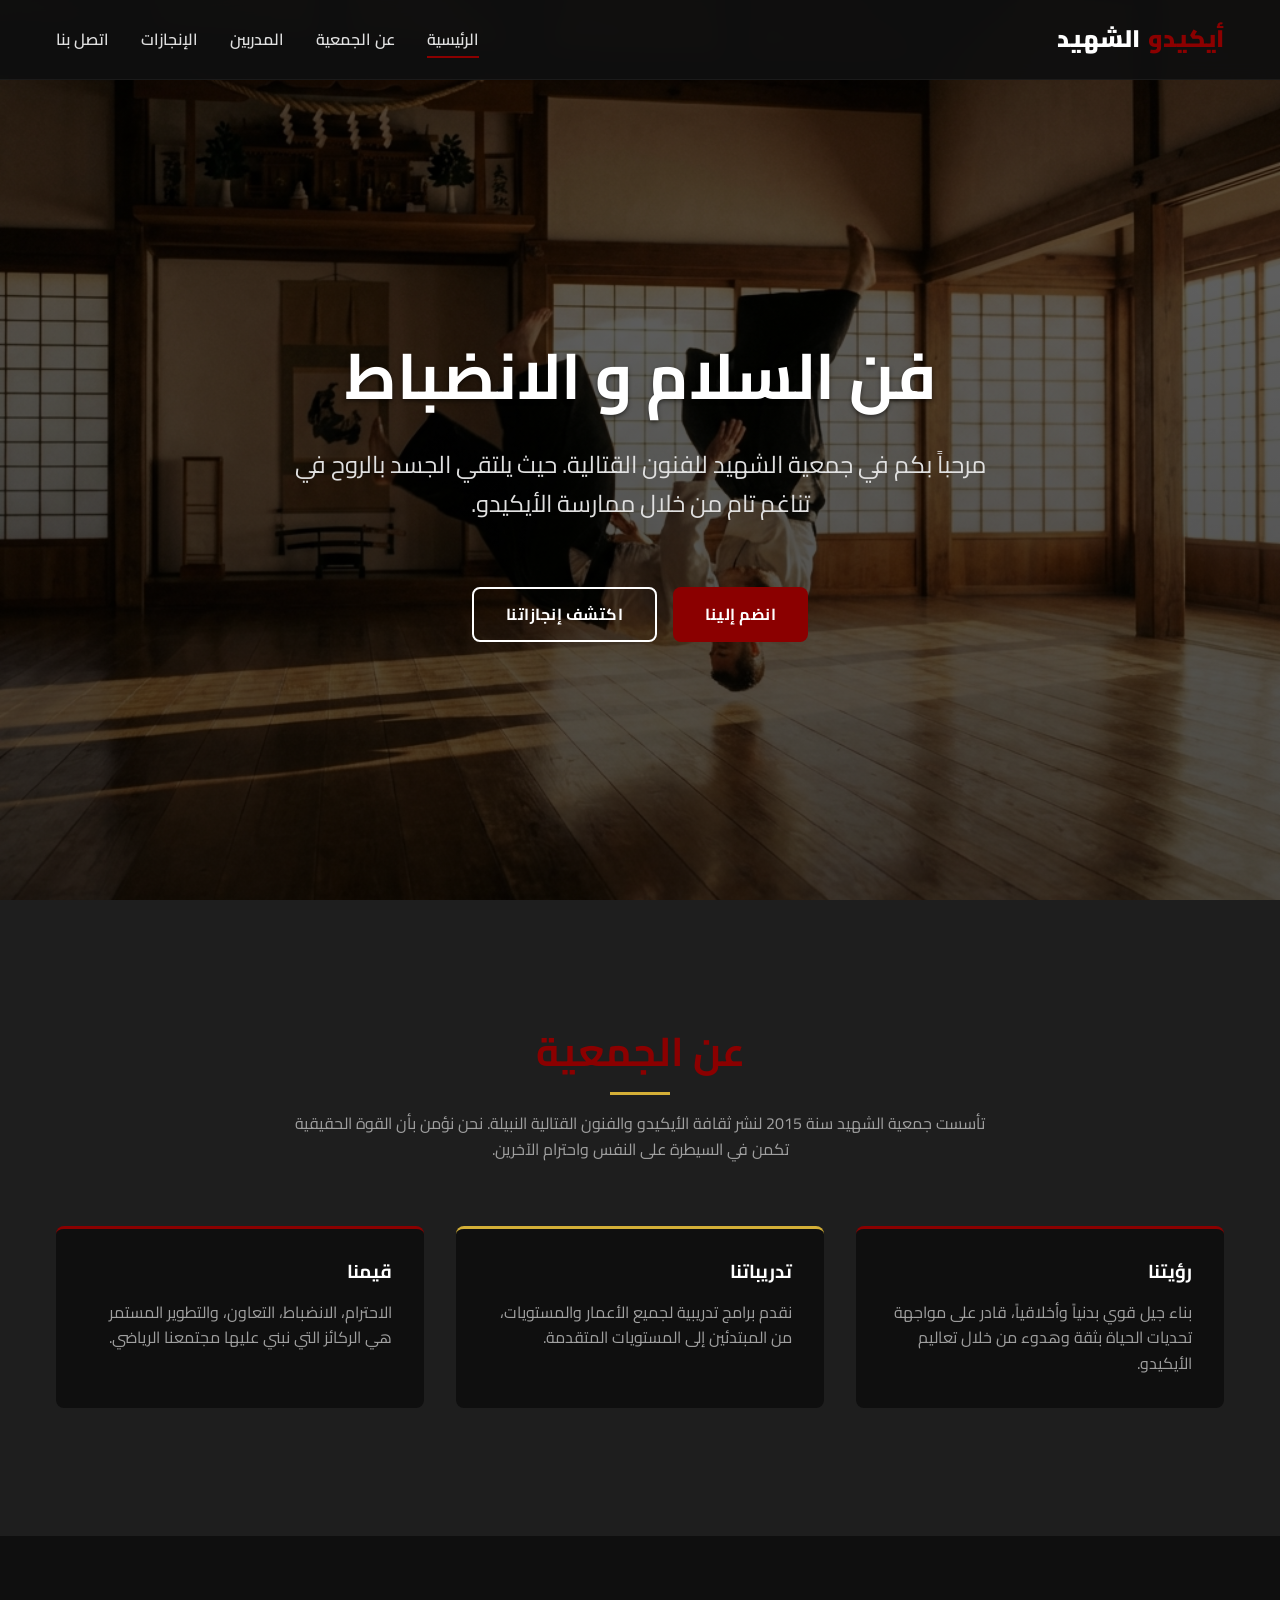
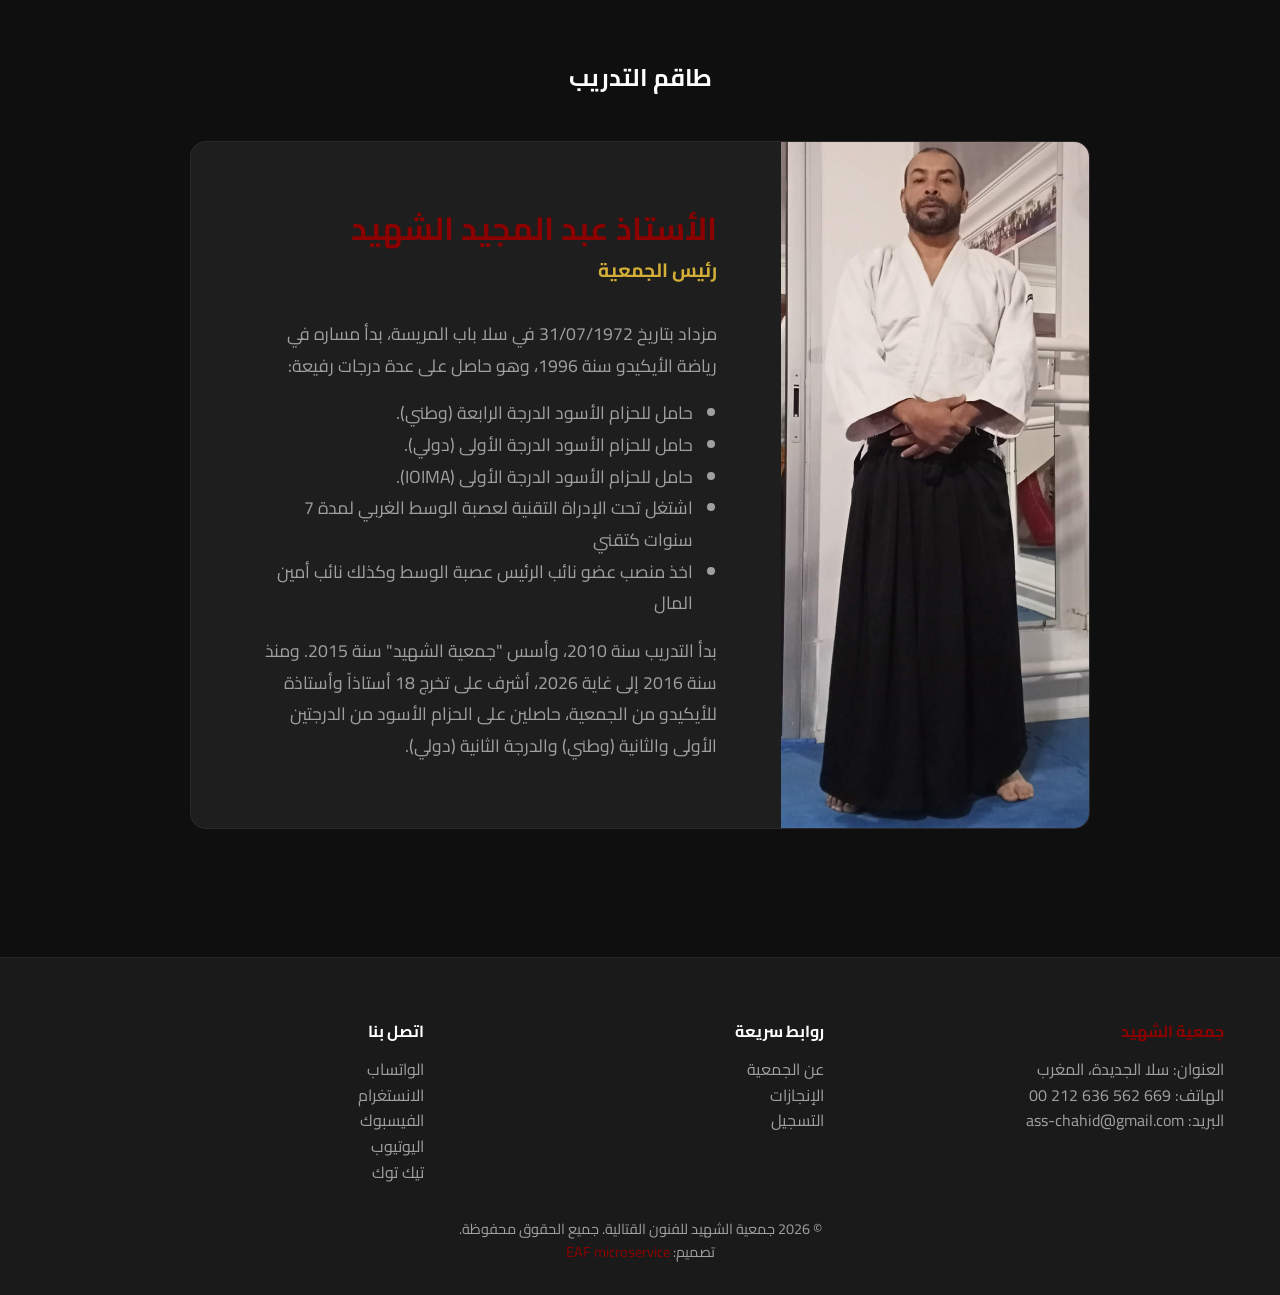
==== index.html @ 7667a88f "Fix whatsapp number" ====
<!DOCTYPE html>
<html lang="ar" dir="rtl">
<head>
    <meta charset="UTF-8">
    <meta name="viewport" content="width=device-width, initial-scale=1.0">
    <meta http-equiv="X-UA-Compatible" content="ie=edge">
    <meta name="keywords" content="أيكيدو الشهيد, جمعية الشهيد للأيكيدو, تعلم الأيكيدو, الأيكيدو في المغرب">
    <meta name="author" content="Fouad El Azbi">
    <meta name="description" content="الموقع الرسمي لجمعية الشهيد للفنون القتالية - أيكيدو. تعلم الدفاع عن النفس والانضباط الروحي.">
    <meta name="robots" content="index, follow">
    <meta name="icon" content="static/images/icon.png">

    <title>جمعية الشهيد للأيكيدو سلا | Association Chahid AIKIDO Sale</title>
    <link rel="icon" href="static/images/icon.png" type="icon/png">
    <link rel="stylesheet" href="static/css/style.css">
</head>
<body>
    
    <!-- Navbar -->
    <nav class="navbar">
        <div class="container">
            <a href="index.html" class="logo">
                <span>أيكيدو</span> الشهيد
            </a>
            <ul class="nav-links">
                <li><a href="index.html" class="nav-link">الرئيسية</a></li>
                <li><a href="#about" class="nav-link">عن الجمعية</a></li>
                <li><a href="#instructors" class="nav-link">المدربين</a></li>
                <li><a href="pages/achievements.html" class="nav-link">الإنجازات</a></li>
                <li><a href="#contact" class="nav-link">اتصل بنا</a></li>
            </ul>
        </div>
    </nav>

    <!-- Hero Section -->
    <header class="hero">
        <div class="hero-content">
            <h1>فن السلام و الانضباط</h1>
            <p>مرحباً بكم في جمعية الشهيد للفنون القتالية. حيث يلتقي الجسد بالروح في تناغم تام من خلال ممارسة الأيكيدو.</p>
            <div style="display: flex; gap: 1rem; justify-content: center; flex-wrap: wrap;">
                <a href="#contact" class="btn btn-primary">انضم إلينا</a>
                <a href="pages/achievements.html" class="btn btn-outline">اكتشف إنجازاتنا</a>
            </div>
        </div>
    </header>

    <!-- About Section -->
    <section id="about" class="section-padding" style="background-color: var(--color-surface);">
        <div class="container">
            <div style="text-align: center; margin-bottom: 4rem;">
                <h2 style="font-size: 2.5rem; color: var(--color-primary);">عن الجمعية</h2>
                <div style="width: 60px; height: 3px; background-color: var(--color-accent); margin: 1rem auto;"></div>
                <p style="max-width: 700px; margin: 0 auto; color: var(--color-text-muted);">
                    تأسست جمعية الشهيد سنة 2015 لنشر ثقافة الأيكيدو والفنون القتالية النبيلة. نحن نؤمن بأن القوة الحقيقية تكمن في السيطرة على النفس واحترام الآخرين.
                </p>
            </div>
            
            <div style="display: grid; grid-template-columns: repeat(auto-fit, minmax(300px, 1fr)); gap: 2rem;">
                <div class="card" style="padding: 2rem; background-color: var(--color-bg); border-radius: var(--radius-md); border-top: 3px solid var(--color-primary);">
                    <h3 style="margin-bottom: 1rem;">رؤيتنا</h3>
                    <p style="color: var(--color-text-muted);">بناء جيل قوي بدنياً وأخلاقياً، قادر على مواجهة تحديات الحياة بثقة وهدوء من خلال تعاليم الأيكيدو.</p>
                </div>
                <div class="card" style="padding: 2rem; background-color: var(--color-bg); border-radius: var(--radius-md); border-top: 3px solid var(--color-accent);">
                    <h3 style="margin-bottom: 1rem;">تدريباتنا</h3>
                    <p style="color: var(--color-text-muted);">نقدم برامج تدريبية لجميع الأعمار والمستويات، من المبتدئين إلى المستويات المتقدمة.</p>
                </div>
                <div class="card" style="padding: 2rem; background-color: var(--color-bg); border-radius: var(--radius-md); border-top: 3px solid var(--color-primary);">
                    <h3 style="margin-bottom: 1rem;">قيمنا</h3>
                    <p style="color: var(--color-text-muted);">الاحترام، الانضباط، التعاون، والتطوير المستمر هي الركائز التي نبني عليها مجتمعنا الرياضي.</p>
                </div>
            </div>
        </div>
    </section>

    <!-- Instructors Preview (Placeholder) -->
    <section id="instructors" class="section-padding">
        <div class="container">
            <h2 style="text-align: center; margin-bottom: 3rem;">طاقم التدريب</h2>
            <div class="instructor-card">
                <div class="instructor-image">
                    <img src="static/images/moniteur/moniteur1.jpeg" alt="الأستاذ عبد المجيد الشهيد" loading="lazy">
                </div>
                <div class="instructor-details">
                    <h3>الأستاذ عبد المجيد الشهيد</h3>
                    <p class="role">رئيس الجمعية</p>
                    <div class="bio">
                        <p>
                            مزداد بتاريخ 31/07/1972 في سلا باب المريسة، بدأ مساره في رياضة الأيكيدو سنة 1996، وهو حاصل على عدة درجات رفيعة: 
                        </p>
                        <ul style="margin: 1rem 0; padding-right: 1.5rem; list-style-type: disc;">
                            <li>حامل للحزام الأسود الدرجة الرابعة (وطني).</li>
                            <li>حامل للحزام الأسود الدرجة الأولى (دولي).</li>
                            <li>حامل للحزام الأسود الدرجة الأولى (IOIMA).</li>
                            <li>اشتغل تحت الإدراة التقنية لعصبة الوسط الغربي لمدة 7 سنوات كتقني</li>
                            <li>اخذ منصب  عضو نائب الرئيس عصبة الوسط وكذلك نائب أمين المال</li>
                        </ul>
                        <p>بدأ التدريب سنة 2010، وأسس "جمعية الشهيد" سنة 2015. ومنذ سنة 2016 إلى غاية 2026، أشرف على تخرج 18 أستاذاً وأستاذة للأيكيدو من الجمعية، حاصلين على الحزام الأسود من الدرجتين الأولى والثانية (وطني) والدرجة الثانية (دولي).</p>
                    </div>
                </div>
            </div>
        </div>
    </section>

    <!-- Footer -->
    <footer id="contact">
        <div class="container">
            <div class="footer-content" style="display: flex; flex-wrap: wrap; justify-content: space-between; text-align: right;">
                <div style="flex: 1; min-width: 250px; margin-bottom: 2rem;">
                    <h4 style="color: var(--color-primary);">جمعية الشهيد</h4>
                    <p style="color: var(--color-text-muted);">العنوان: سلا الجديدة، المغرب</p>
                    <p style="color: var(--color-text-muted);">الهاتف: 669 562 636 212 00</p>
                    <p style="color: var(--color-text-muted);">البريد: ass-chahid@gmail.com</p>
                </div>
                <div style="flex: 1; min-width: 250px;">
                    <h4>روابط سريعة</h4>
                    <ul style="color: var(--color-text-muted);">
                        <li><a href="#about">عن الجمعية</a></li>
                        <li><a href="pages/achievements.html">الإنجازات</a></li>
                        <li><a href="https://wa.me/212636563669?text=السلام%20عليكم%20أرغب%20بالتسجيل%20لأخذ%20حصص%20رياضية%20بجمعيتكم.%20هل%20يمكن%20بعض%20المعلومات؟." target="_blank">التسجيل</a></li>
                    
                    </ul>
                </div>
                <div style="flex: 1; min-width: 250px;">
                    <h4>اتصل بنا</h4>
                    <ul style="color: var(--color-text-muted);">
                        <li><a href="https://wa.me/212636563669">الواتساب</a></li>
                        <li><a href="https://www.instagram.com/ass_chahid/">الانستغرام</a></li>
                        <li><a href="https://www.facebook.com/share/17512sG6Qx/">الفيسبوك</a></li>
                        <li><a href="https://www.youtube.com/@asschahid">اليوتيوب</a></li>
                        <li><a href="https://www.tiktok.com/@asschahid">تيك توك</a></li>
                    </ul>
                </div>
            </div>
            <div class="copyright">
                &copy; <script>document.write(new Date().getFullYear());</script> جمعية الشهيد للفنون القتالية. جميع الحقوق محفوظة.
                <br>
                تصميم: <a href="https://eaf-microservice.netlify.app" target="_blank"><span style="color: var(--color-primary);">EAF microservice</span></a>
            </div>
        </div>
    </footer>

    <script src="static/js/script.js"></script>
</body>
</html>
---- static/css/style.css ----
/* Google Fonts - Cairo (Arabic Support) */
@import url("https://fonts.googleapis.com/css2?family=Cairo:wght@300;400;600;700;900&display=swap");

:root {
  /* Colors */
  --color-primary: #8b0000; /* Deep Red - Martial Arts */
  --color-primary-dark: #5e0000;
  --color-secondary: #1a1a1a;
  --color-accent: #d4af37; /* Gold/Bronze for highlights */
  --color-text: #e0e0e0;
  --color-text-muted: #a0a0a0;
  --color-bg: #0f0f0f;
  --color-surface: #1e1e1e;
  --color-white: #ffffff;

  /* Spacing */
  --spacer-xs: 0.5rem; /* 8px */
  --spacer-sm: 1rem; /* 16px */
  --spacer-md: 2rem; /* 32px */
  --spacer-lg: 4rem; /* 64px */
  --spacer-xl: 8rem; /* 128px */

  /* Typography */
  --font-heading: "Cairo", sans-serif;
  --font-body: "Cairo", sans-serif;

  /* Layout */
  --container-width: 1200px;
  --header-height: 80px;

  /* Effects */
  --shadow-sm: 0 4px 6px rgba(0, 0, 0, 0.3);
  --shadow-md: 0 8px 16px rgba(0, 0, 0, 0.4);
  --radius-md: 8px;
  --radius-lg: 16px;
  --transition: all 0.3s ease;
}

/* Reset & Base */
*,
*::before,
*::after {
  margin: 0;
  padding: 0;
  box-sizing: border-box;
}

html {
  scroll-behavior: smooth;
}

body {
  font-family: var(--font-body);
  background-color: var(--color-bg);
  color: var(--color-text);
  line-height: 1.6;
  overflow-x: hidden;
  direction: rtl; /* RTL Support for Arabic */
}

/* Typography */
h1,
h2,
h3,
h4,
h5,
h6 {
  font-weight: 700;
  line-height: 1.2;
  margin-bottom: var(--spacer-sm);
  color: var(--color-white);
}

a {
  text-decoration: none;
  color: inherit;
  transition: var(--transition);
}

ul {
  list-style: none;
}

img {
  max-width: 100%;
  display: block;
}

/* Utilities */
.container {
  max-width: var(--container-width);
  margin: 0 auto;
  padding: 0 var(--spacer-sm);
}

.btn {
  display: inline-flex;
  align-items: center;
  justify-content: center;
  padding: 0.8rem 2rem;
  border-radius: var(--radius-md);
  font-weight: 700;
  cursor: pointer;
  border: none;
  transition: var(--transition);
  text-transform: uppercase;
  letter-spacing: 0.5px;
}

.btn-primary {
  background-color: var(--color-primary);
  color: var(--color-white);
}

.btn-primary:hover {
  background-color: var(--color-primary-dark);
  transform: translateY(-2px);
  box-shadow: var(--shadow-md);
}

.btn-outline {
  background-color: transparent;
  border: 2px solid var(--color-white);
  color: var(--color-white);
}

.btn-outline:hover {
  background-color: var(--color-white);
  color: var(--color-bg);
}

.section-padding {
  padding: var(--spacer-xl) 0;
}

/* Components */

/* Navbar */
.navbar {
  position: fixed;
  top: 0;
  left: 0;
  width: 100%;
  height: var(--header-height);
  background-color: rgba(15, 15, 15, 0.95);
  backdrop-filter: blur(10px);
  z-index: 1000;
  border-bottom: 1px solid rgba(255, 255, 255, 0.05);
}

.navbar .container {
  display: flex;
  justify-content: space-between;
  align-items: center;
  height: 100%;
}

.logo {
  font-size: 1.5rem;
  font-weight: 900;
  color: var(--color-white);
  display: flex;
  align-items: center;
  gap: 0.5rem;
}

.logo span {
  color: var(--color-primary);
}

.nav-links {
  display: flex;
  gap: var(--spacer-md);
}

.nav-link {
  color: var(--color-text);
  font-weight: 600;
  position: relative;
}

.nav-link::after {
  content: "";
  position: absolute;
  bottom: -4px;
  right: 0; /* Updated for RTL */
  width: 0;
  height: 2px;
  background-color: var(--color-primary);
  transition: var(--transition);
}

.nav-link:hover {
  color: var(--color-white);
}

.nav-link:hover::after,
.nav-link.active::after {
  width: 100%;
}

/* Hero Section */
.hero {
  height: 100vh;
  position: relative;
  display: flex;
  align-items: center;
  justify-content: center;
  text-align: center;
  padding-top: var(--header-height);
  background-image:
    linear-gradient(rgba(0, 0, 0, 0.6), rgba(0, 0, 0, 0.7)),
    url("../images/hero_bg.png"); /* Placeholder path */
  background-size: cover;
  background-position: center;
  background-attachment: fixed;
}

.hero-content {
  max-width: 800px;
  padding: var(--spacer-md);
  z-index: 1;
}

.hero h1 {
  font-size: clamp(2.5rem, 5vw, 5rem);
  text-shadow: 0 2px 4px rgba(0, 0, 0, 0.5);
  margin-bottom: var(--spacer-md);
}

.hero p {
  font-size: clamp(1.1rem, 2vw, 1.5rem);
  margin-bottom: var(--spacer-lg);
  color: var(--color-text);
  max-width: 700px;
  margin-left: auto;
  margin-right: auto;
}

/* Animations */
@keyframes fadeIn {
  from {
    opacity: 0;
    transform: translateY(20px);
  }
  to {
    opacity: 1;
    transform: translateY(0);
  }
}

.fade-in {
  animation: fadeIn 0.8s ease forwards;
}

/* Footer */
footer {
  background-color: var(--color-secondary);
  padding: var(--spacer-lg) 0 var(--spacer-md);
  text-align: center;
  border-top: 1px solid rgba(255, 255, 255, 0.05);
}

.footer-content {
  display: grid;
  gap: var(--spacer-md);
  margin-bottom: var(--spacer-md);
}

.copyright {
  color: var(--color-text-muted);
  font-size: 0.9rem;
}

/* Mobile Responsive */
@media (max-width: 768px) {
  .nav-links {
    display: none; /* Add JS toggle later */
    position: absolute;
    top: var(--header-height);
    left: 0;
    width: 100%;
    background-color: var(--color-bg);
    flex-direction: column;
    padding: var(--spacer-md);
    text-align: center;
  }

  .nav-links.active {
    display: flex;
  }
}

/* Instructor Card */
.instructor-card {
    display: flex;
    flex-direction: column; /* Default stack on mobile */
    align-items: center;
    background-color: var(--color-surface);
    border-radius: var(--radius-lg);
    border: 1px solid rgba(255, 255, 255, 0.05);
    overflow: hidden;
    max-width: 900px;
    margin: 0 auto;
}

@media (min-width: 768px) {
    .instructor-card {
        flex-direction: row; /* Side by side on desktop */
        align-items: stretch;
    }
}

.instructor-image {
    flex: 1;
    min-width: 300px;
    background-color: var(--color-bg);
}

.instructor-image img {
    width: 100%;
    height: 100%;
    object-fit: cover;
    display: block;
}

.instructor-details {
    flex: 1.5;
    padding: var(--spacer-md) var(--spacer-lg);
    display: flex;
    flex-direction: column;
    justify-content: center;
    text-align: right;
}

.instructor-details h3 {
    font-size: 2rem;
    color: var(--color-primary);
    margin-bottom: var(--spacer-xs);
}

.instructor-details .role {
    font-size: 1.2rem;
    color: var(--color-accent);
    font-weight: 700;
    margin-bottom: var(--spacer-md);
}

.instructor-details .bio {
    color: var(--color-text-muted);
    font-size: 1.1rem;
    line-height: 1.8;
}
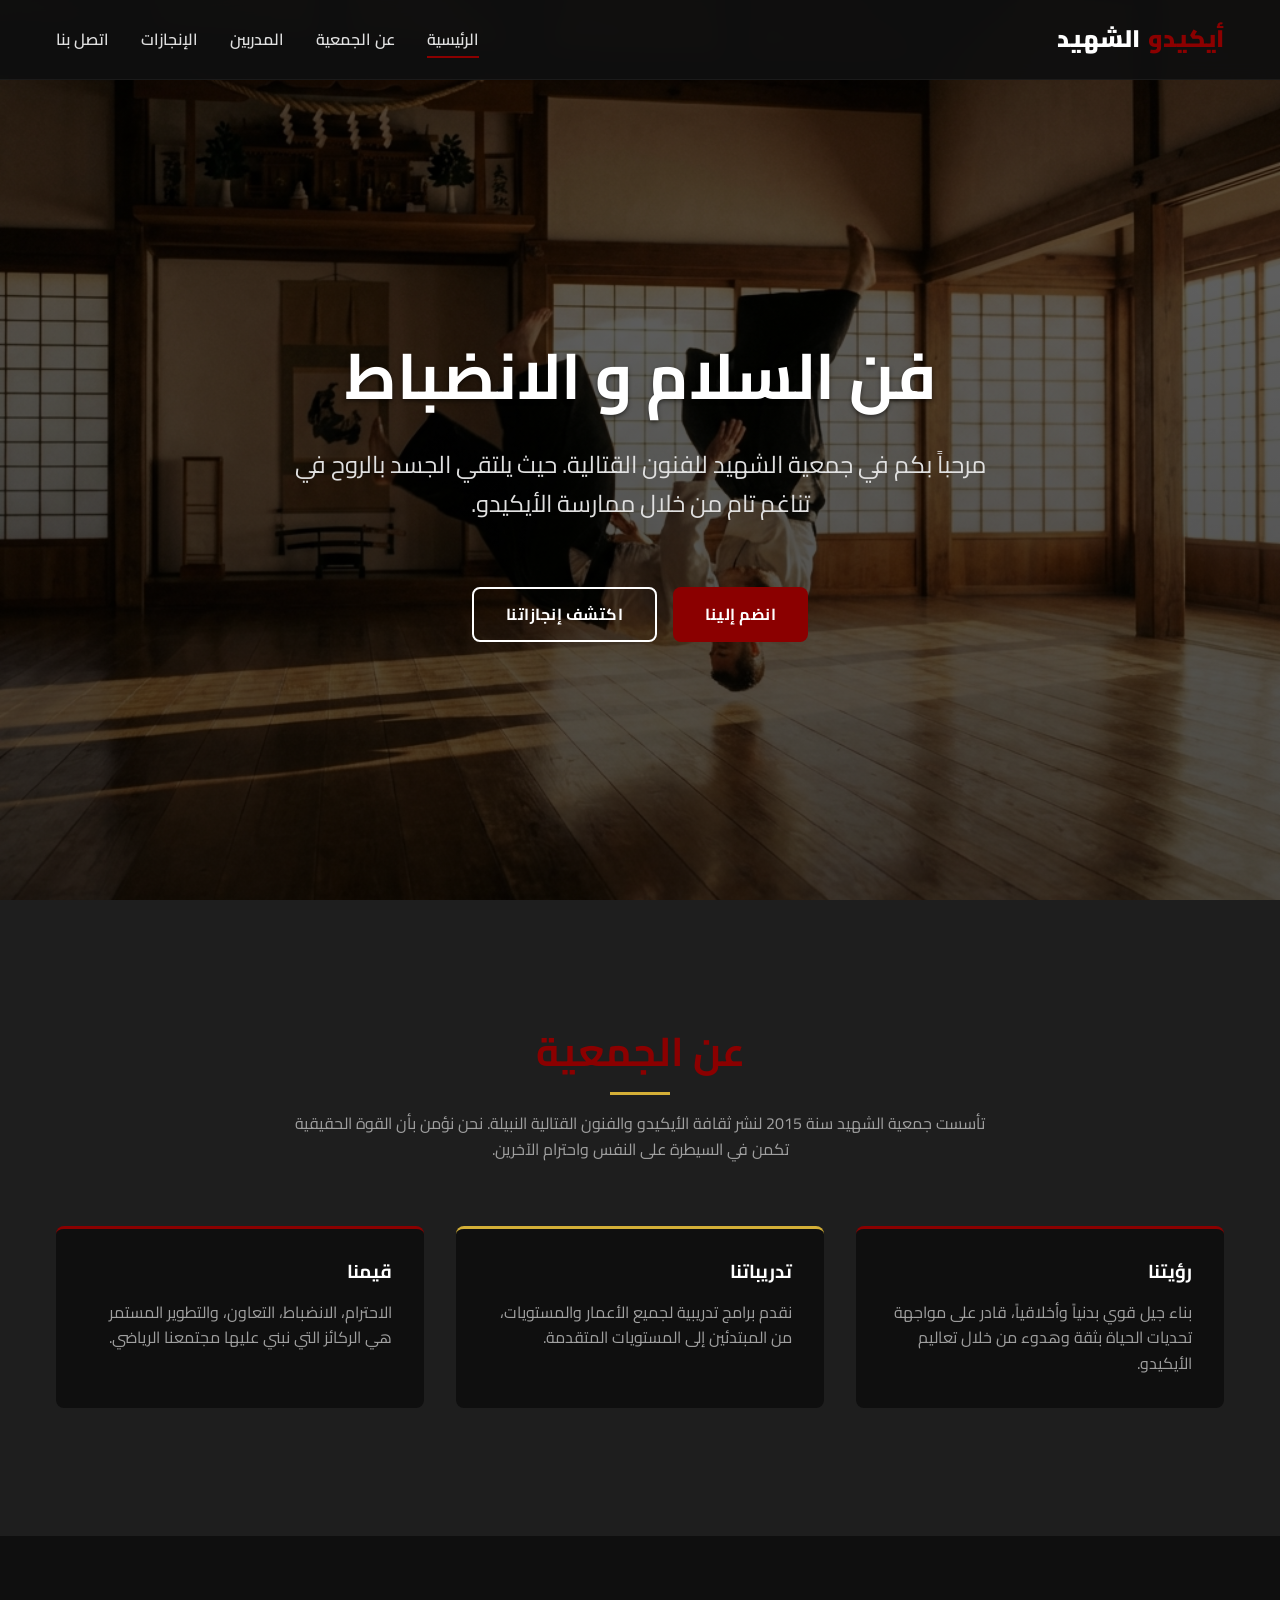
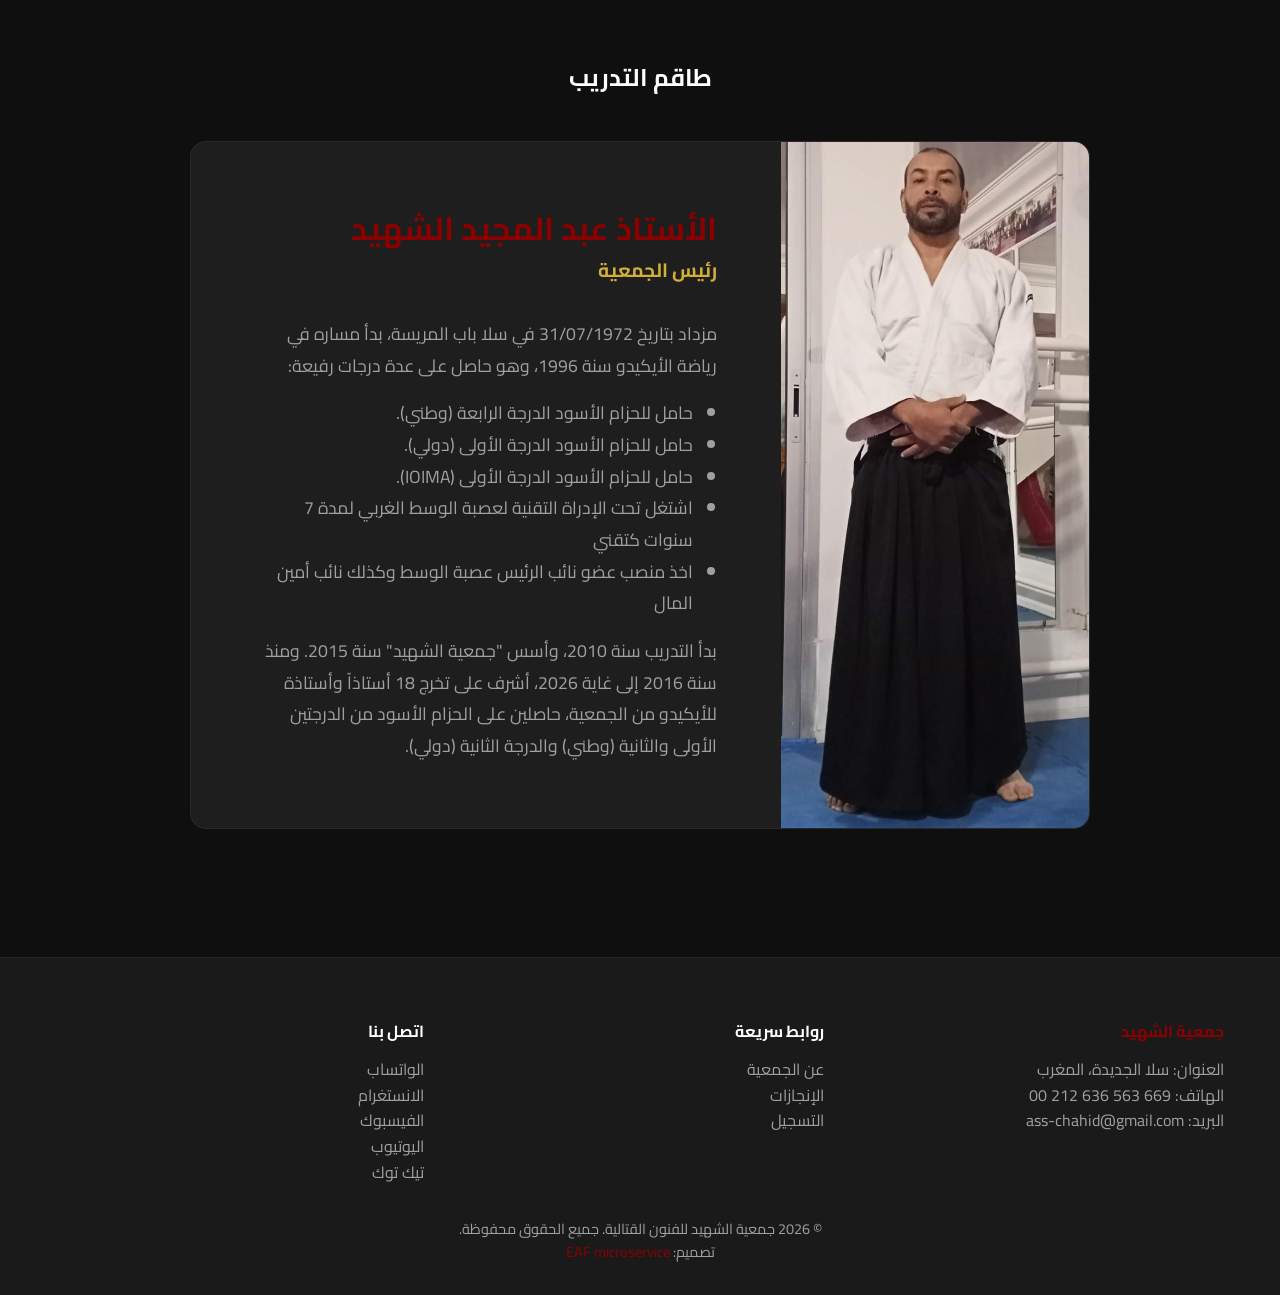
==== commit 21debb6d: "Update phone number in footer section" ====
--- a/index.html
+++ b/index.html
@@ -9,6 +9,9 @@
     <meta name="description" content="الموقع الرسمي لجمعية الشهيد للفنون القتالية - أيكيدو. تعلم الدفاع عن النفس والانضباط الروحي.">
     <meta name="robots" content="index, follow">
     <meta name="icon" content="static/images/icon.png">
+    <meta property="og:title" content="جمعية الشهيد للأيكيدو سلا | Association Chahid AIKIDO Sale">
+	<meta property="og:description" content="الموقع الرسمي لجمعية الشهيد للفنون القتالية - أيكيدو. تعلم الدفاع عن النفس والانضباط الروحي.">
+	<meta property="og:image" content="static/images/icon.png">
 
     <title>جمعية الشهيد للأيكيدو سلا | Association Chahid AIKIDO Sale</title>
     <link rel="icon" href="static/images/icon.png" type="icon/png">
@@ -108,7 +111,7 @@
                 <div style="flex: 1; min-width: 250px; margin-bottom: 2rem;">
                     <h4 style="color: var(--color-primary);">جمعية الشهيد</h4>
                     <p style="color: var(--color-text-muted);">العنوان: سلا الجديدة، المغرب</p>
-                    <p style="color: var(--color-text-muted);">الهاتف: 669 562 636 212 00</p>
+                    <p style="color: var(--color-text-muted);">الهاتف: 669 563 636 212 00</p>
                     <p style="color: var(--color-text-muted);">البريد: ass-chahid@gmail.com</p>
                 </div>
                 <div style="flex: 1; min-width: 250px;">
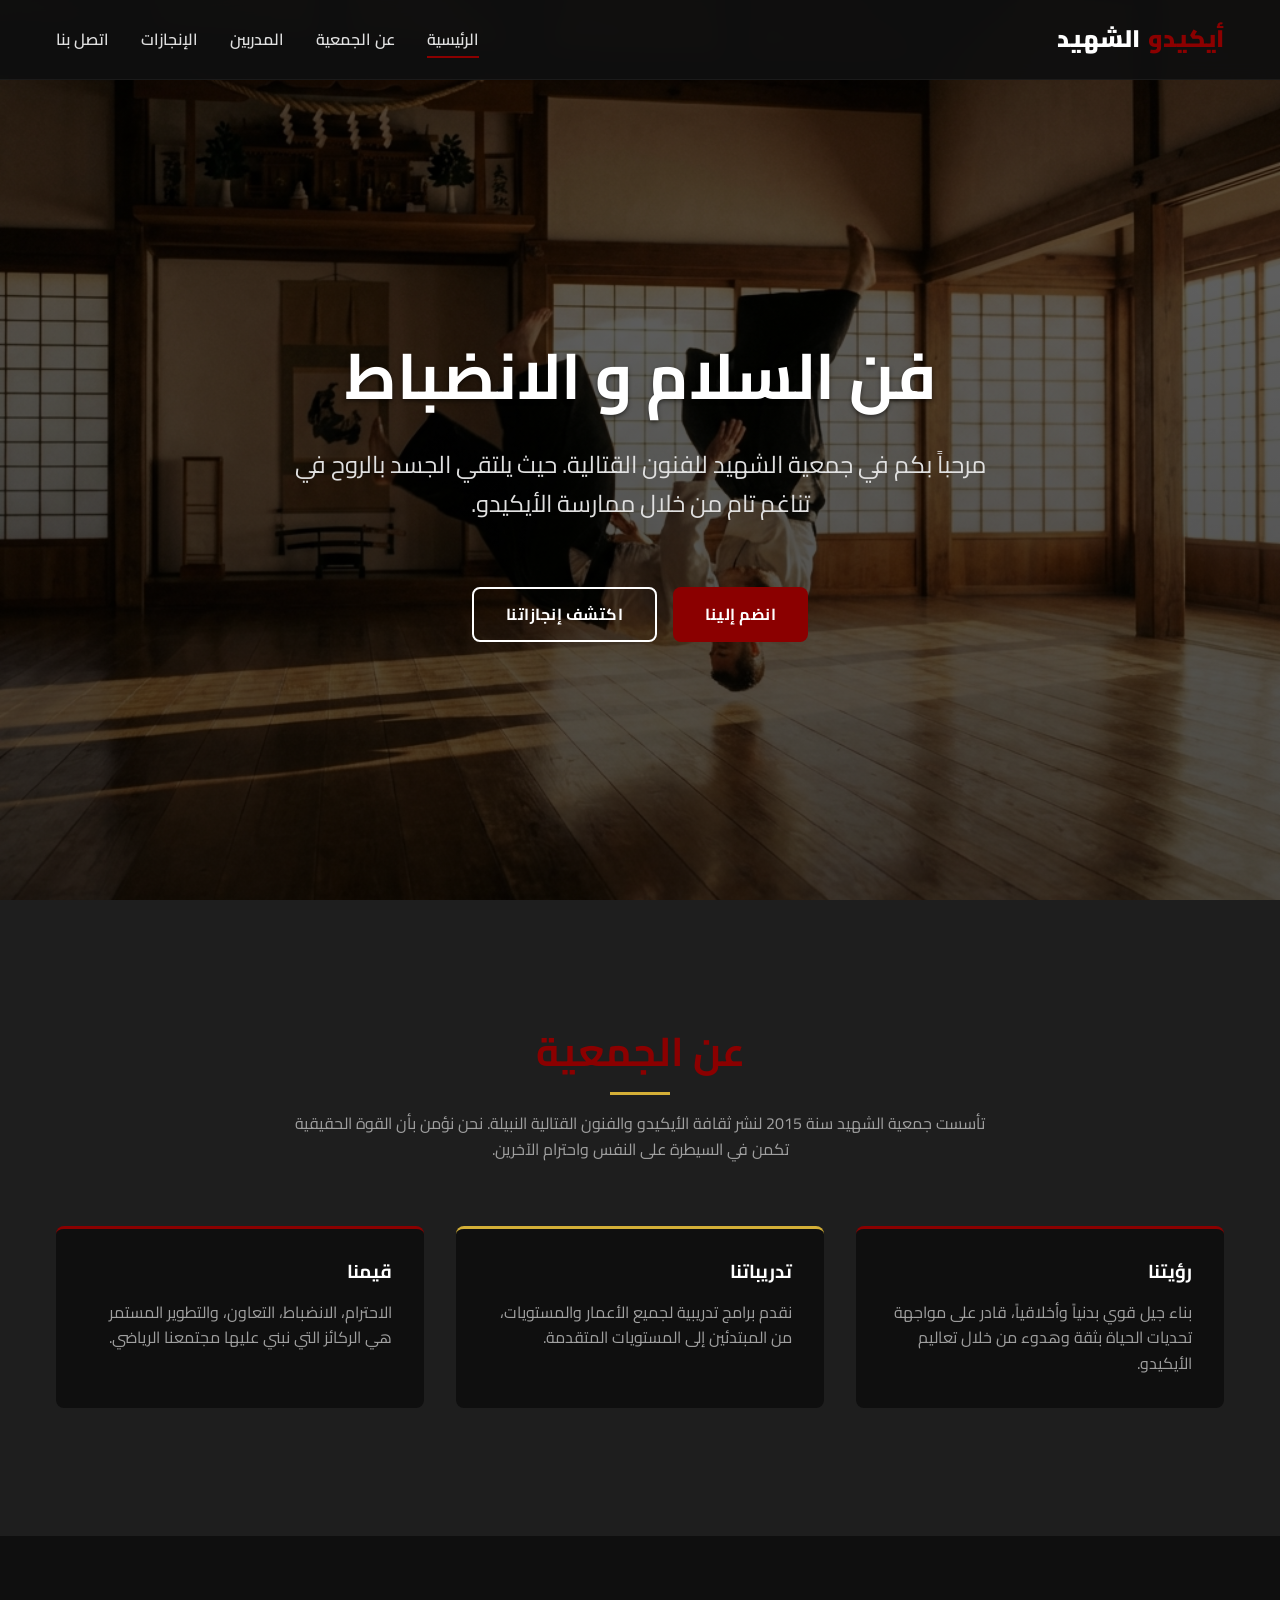
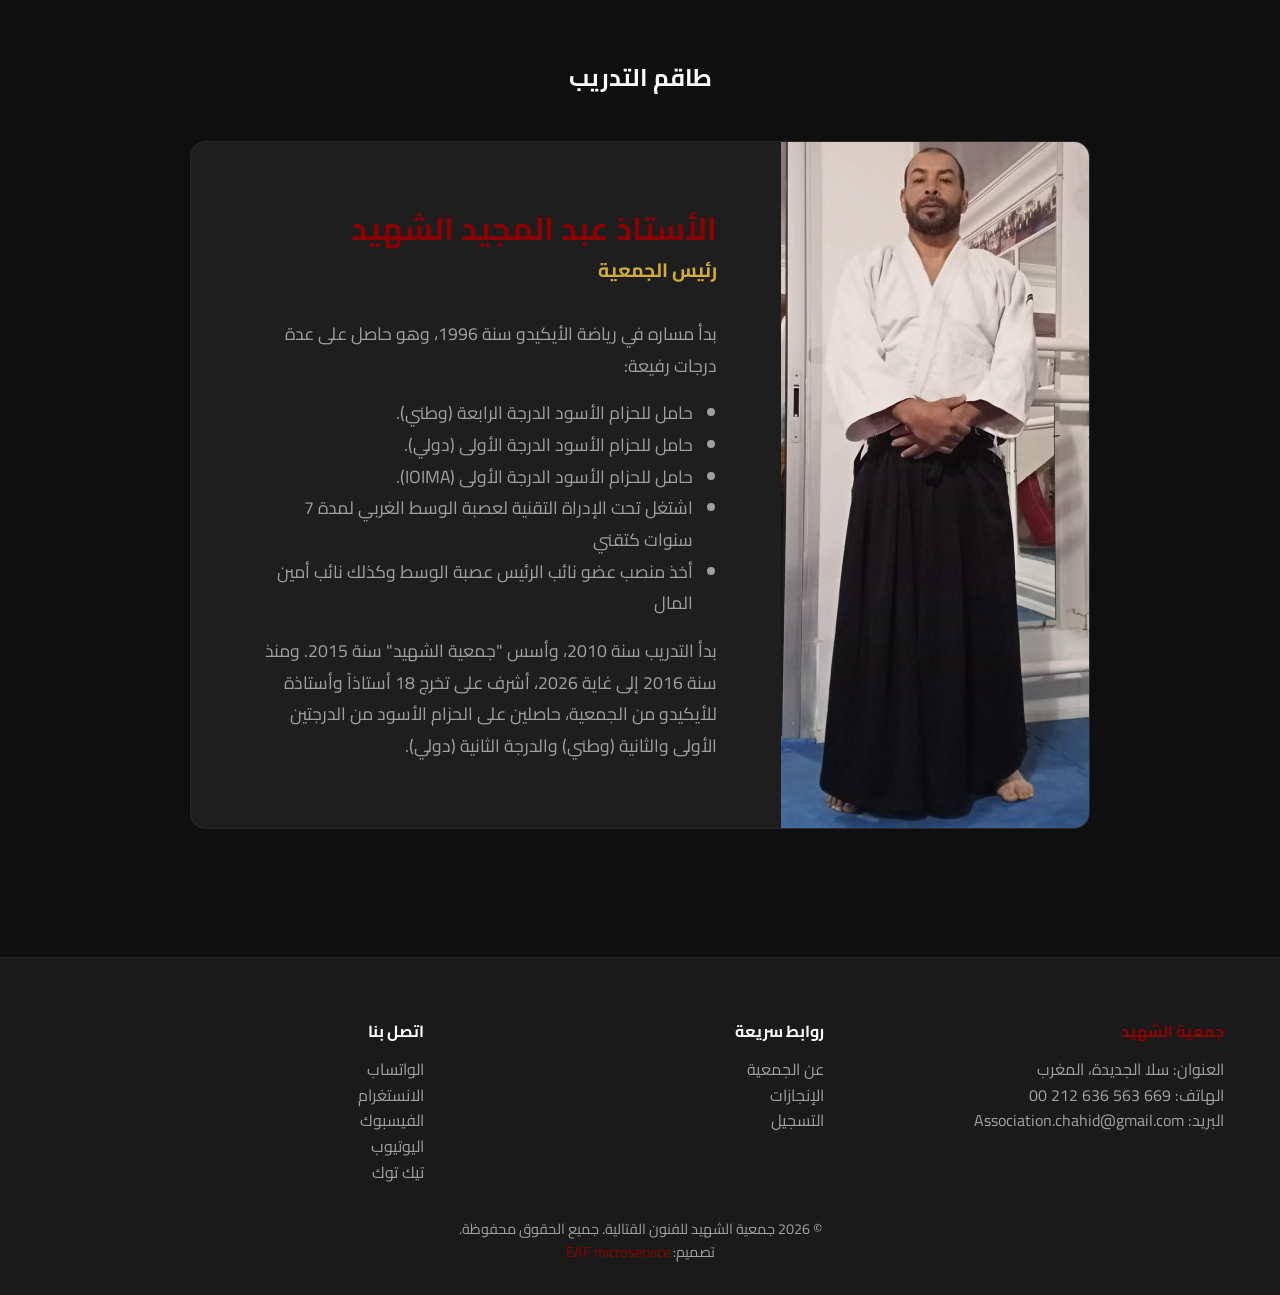
==== commit 58360b9e: "Update instructor bio and contact email" ====
--- a/index.html
+++ b/index.html
@@ -87,15 +87,14 @@
                     <h3>الأستاذ عبد المجيد الشهيد</h3>
                     <p class="role">رئيس الجمعية</p>
                     <div class="bio">
-                        <p>
-                            مزداد بتاريخ 31/07/1972 في سلا باب المريسة، بدأ مساره في رياضة الأيكيدو سنة 1996، وهو حاصل على عدة درجات رفيعة: 
+                        <p>بدأ مساره في رياضة الأيكيدو سنة 1996، وهو حاصل على عدة درجات رفيعة: 
                         </p>
                         <ul style="margin: 1rem 0; padding-right: 1.5rem; list-style-type: disc;">
                             <li>حامل للحزام الأسود الدرجة الرابعة (وطني).</li>
                             <li>حامل للحزام الأسود الدرجة الأولى (دولي).</li>
                             <li>حامل للحزام الأسود الدرجة الأولى (IOIMA).</li>
                             <li>اشتغل تحت الإدراة التقنية لعصبة الوسط الغربي لمدة 7 سنوات كتقني</li>
-                            <li>اخذ منصب  عضو نائب الرئيس عصبة الوسط وكذلك نائب أمين المال</li>
+                            <li>أخذ منصب عضو نائب الرئيس عصبة الوسط وكذلك نائب أمين المال</li>
                         </ul>
                         <p>بدأ التدريب سنة 2010، وأسس "جمعية الشهيد" سنة 2015. ومنذ سنة 2016 إلى غاية 2026، أشرف على تخرج 18 أستاذاً وأستاذة للأيكيدو من الجمعية، حاصلين على الحزام الأسود من الدرجتين الأولى والثانية (وطني) والدرجة الثانية (دولي).</p>
                     </div>
@@ -112,7 +111,7 @@
                     <h4 style="color: var(--color-primary);">جمعية الشهيد</h4>
                     <p style="color: var(--color-text-muted);">العنوان: سلا الجديدة، المغرب</p>
                     <p style="color: var(--color-text-muted);">الهاتف: 669 563 636 212 00</p>
-                    <p style="color: var(--color-text-muted);">البريد: ass-chahid@gmail.com</p>
+                    <p style="color: var(--color-text-muted);">البريد: Association.chahid@gmail.com</p>
                 </div>
                 <div style="flex: 1; min-width: 250px;">
                     <h4>روابط سريعة</h4>
@@ -127,10 +126,10 @@
                     <h4>اتصل بنا</h4>
                     <ul style="color: var(--color-text-muted);">
                         <li><a href="https://wa.me/212636563669">الواتساب</a></li>
-                        <li><a href="https://www.instagram.com/ass_chahid/">الانستغرام</a></li>
+                        <li><a href="#">الانستغرام</a></li>
                         <li><a href="https://www.facebook.com/share/17512sG6Qx/">الفيسبوك</a></li>
-                        <li><a href="https://www.youtube.com/@asschahid">اليوتيوب</a></li>
-                        <li><a href="https://www.tiktok.com/@asschahid">تيك توك</a></li>
+                        <li><a href="https://youtube.com/@associationchahidaikidosal3587?si=xzpKcpzkbqt0k1Fh">اليوتيوب</a></li>
+                        <li><a href="#">تيك توك</a></li>
                     </ul>
                 </div>
             </div>
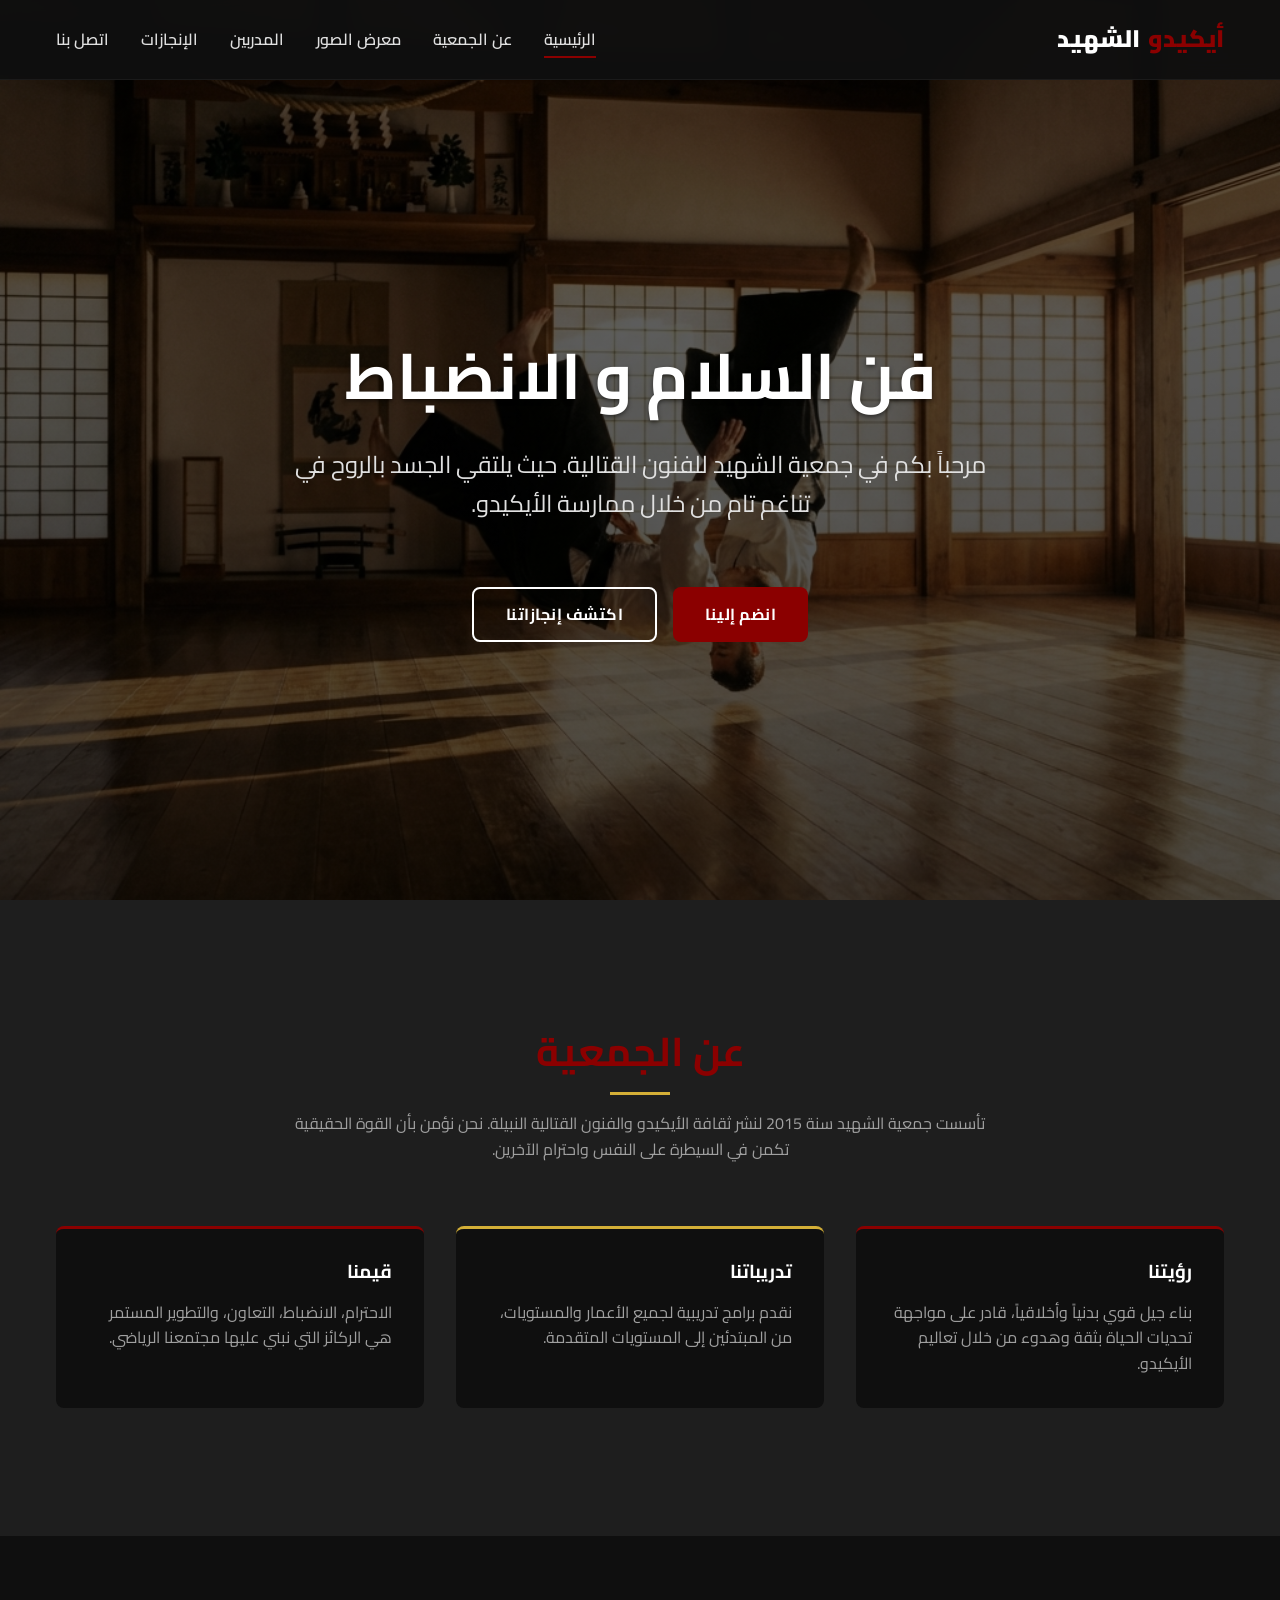
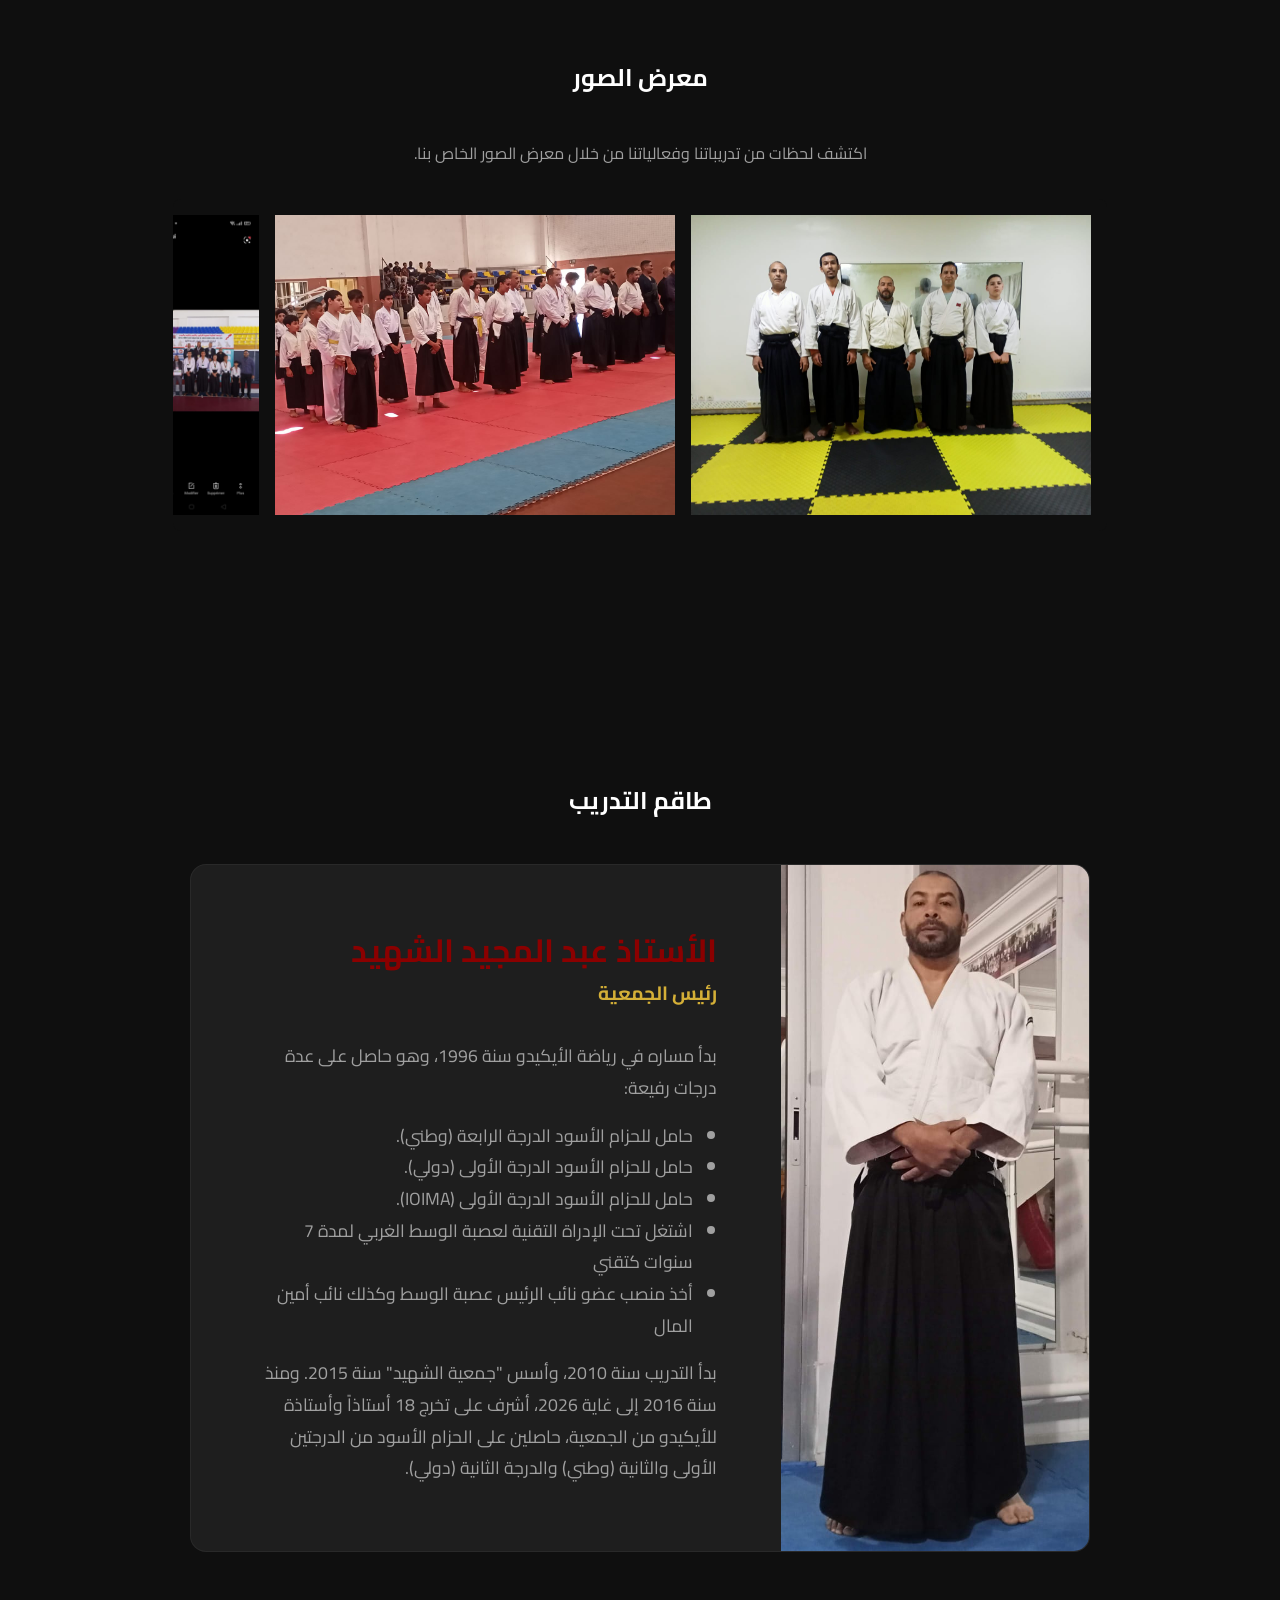
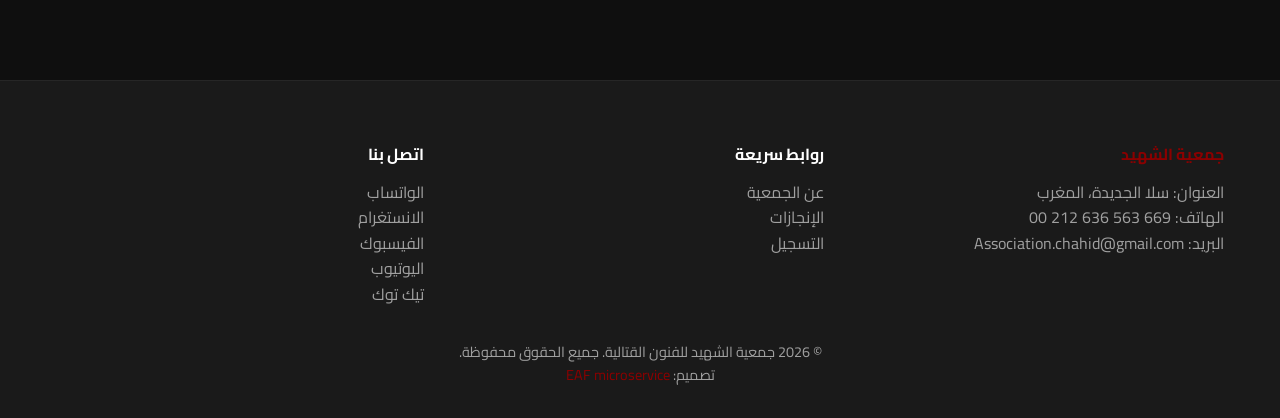
==== commit 6665eefa: "Add album section" ====
--- a/index.html
+++ b/index.html
@@ -16,6 +16,7 @@
     <title>جمعية الشهيد للأيكيدو سلا | Association Chahid AIKIDO Sale</title>
     <link rel="icon" href="static/images/icon.png" type="icon/png">
     <link rel="stylesheet" href="static/css/style.css">
+    <link rel="stylesheet" href="static/css/album.css">
 </head>
 <body>
     
@@ -28,6 +29,7 @@
             <ul class="nav-links">
                 <li><a href="index.html" class="nav-link">الرئيسية</a></li>
                 <li><a href="#about" class="nav-link">عن الجمعية</a></li>
+                <li><a href="#album" class="nav-link">معرض الصور</a></li>
                 <li><a href="#instructors" class="nav-link">المدربين</a></li>
                 <li><a href="pages/achievements.html" class="nav-link">الإنجازات</a></li>
                 <li><a href="#contact" class="nav-link">اتصل بنا</a></li>
@@ -70,6 +72,26 @@
                 <div class="card" style="padding: 2rem; background-color: var(--color-bg); border-radius: var(--radius-md); border-top: 3px solid var(--color-primary);">
                     <h3 style="margin-bottom: 1rem;">قيمنا</h3>
                     <p style="color: var(--color-text-muted);">الاحترام، الانضباط، التعاون، والتطوير المستمر هي الركائز التي نبني عليها مجتمعنا الرياضي.</p>
+                </div>
+            </div>
+        </div>
+    </section>
+
+    <!-- Albums Preview (Placeholder) -->
+    <section id="album" class="section-padding">
+        <div class="container">
+            <h2 style="text-align: center; margin-bottom: 3rem;">معرض الصور</h2>
+            <p style="text-align: center; color: var(--color-text-muted); margin-bottom: 2rem;">اكتشف لحظات من تدريباتنا وفعالياتنا من خلال معرض الصور الخاص بنا.</p>
+            <div class="album-container">
+                <div class="album-scroll">
+                    <img src="static/images/albums/img2026-02-03.jpeg" alt="معرض 1" loading="lazy">
+                    <img src="static/images/albums/Image 2026-02-05 at 17.50.34 (1).jpeg" alt="معرض 2" loading="lazy">
+                    <img src="static/images/albums/Image 2026-02-05 at 17.50.34 (2).jpeg" alt="معرض 3" loading="lazy">
+                    <img src="static/images/albums/Image 2026-02-05 at 17.50.34 (3).jpeg" alt="معرض 4" loading="lazy">
+                    <img src="static/images/albums/Image 2026-02-05 at 17.50.34 (4).jpeg" alt="معرض 5" loading="lazy">
+                    <img src="static/images/albums/Image 2026-02-05 at 17.50.34 (5).jpeg" alt="معرض 6" loading="lazy">
+                    <img src="static/images/albums/Image 2026-02-05 at 17.50.34.jpeg" alt="معرض 7" loading="lazy">
+                    <img src="static/images/albums/Image 2026-02-05 at 17.50.35.jpeg" alt="معرض 8" loading="lazy">
                 </div>
             </div>
         </div>
@@ -119,7 +141,6 @@
                         <li><a href="#about">عن الجمعية</a></li>
                         <li><a href="pages/achievements.html">الإنجازات</a></li>
                         <li><a href="https://wa.me/212636563669?text=السلام%20عليكم%20أرغب%20بالتسجيل%20لأخذ%20حصص%20رياضية%20بجمعيتكم.%20هل%20يمكن%20بعض%20المعلومات؟." target="_blank">التسجيل</a></li>
-                    
                     </ul>
                 </div>
                 <div style="flex: 1; min-width: 250px;">
--- a/static/css/album.css
+++ b/static/css/album.css
@@ -0,0 +1,28 @@
+.album-container {
+    width: 80%;
+    margin: auto;
+    overflow: hidden;
+    background-color: var(--color-bg);
+    padding: 1rem;
+    border-radius: var(--radius-md);
+}
+
+.album-scroll {
+    display: flex;
+    gap: 1rem;
+    animation: scroll 30s linear infinite;
+}
+
+@keyframes scroll {
+    0% {
+        transform: translateX(0);
+    }
+    100% {
+        transform: translateX(-100%);
+    }
+}
+
+.album-scroll img {
+    height: 300px;
+    flex-shrink: 0;
+}
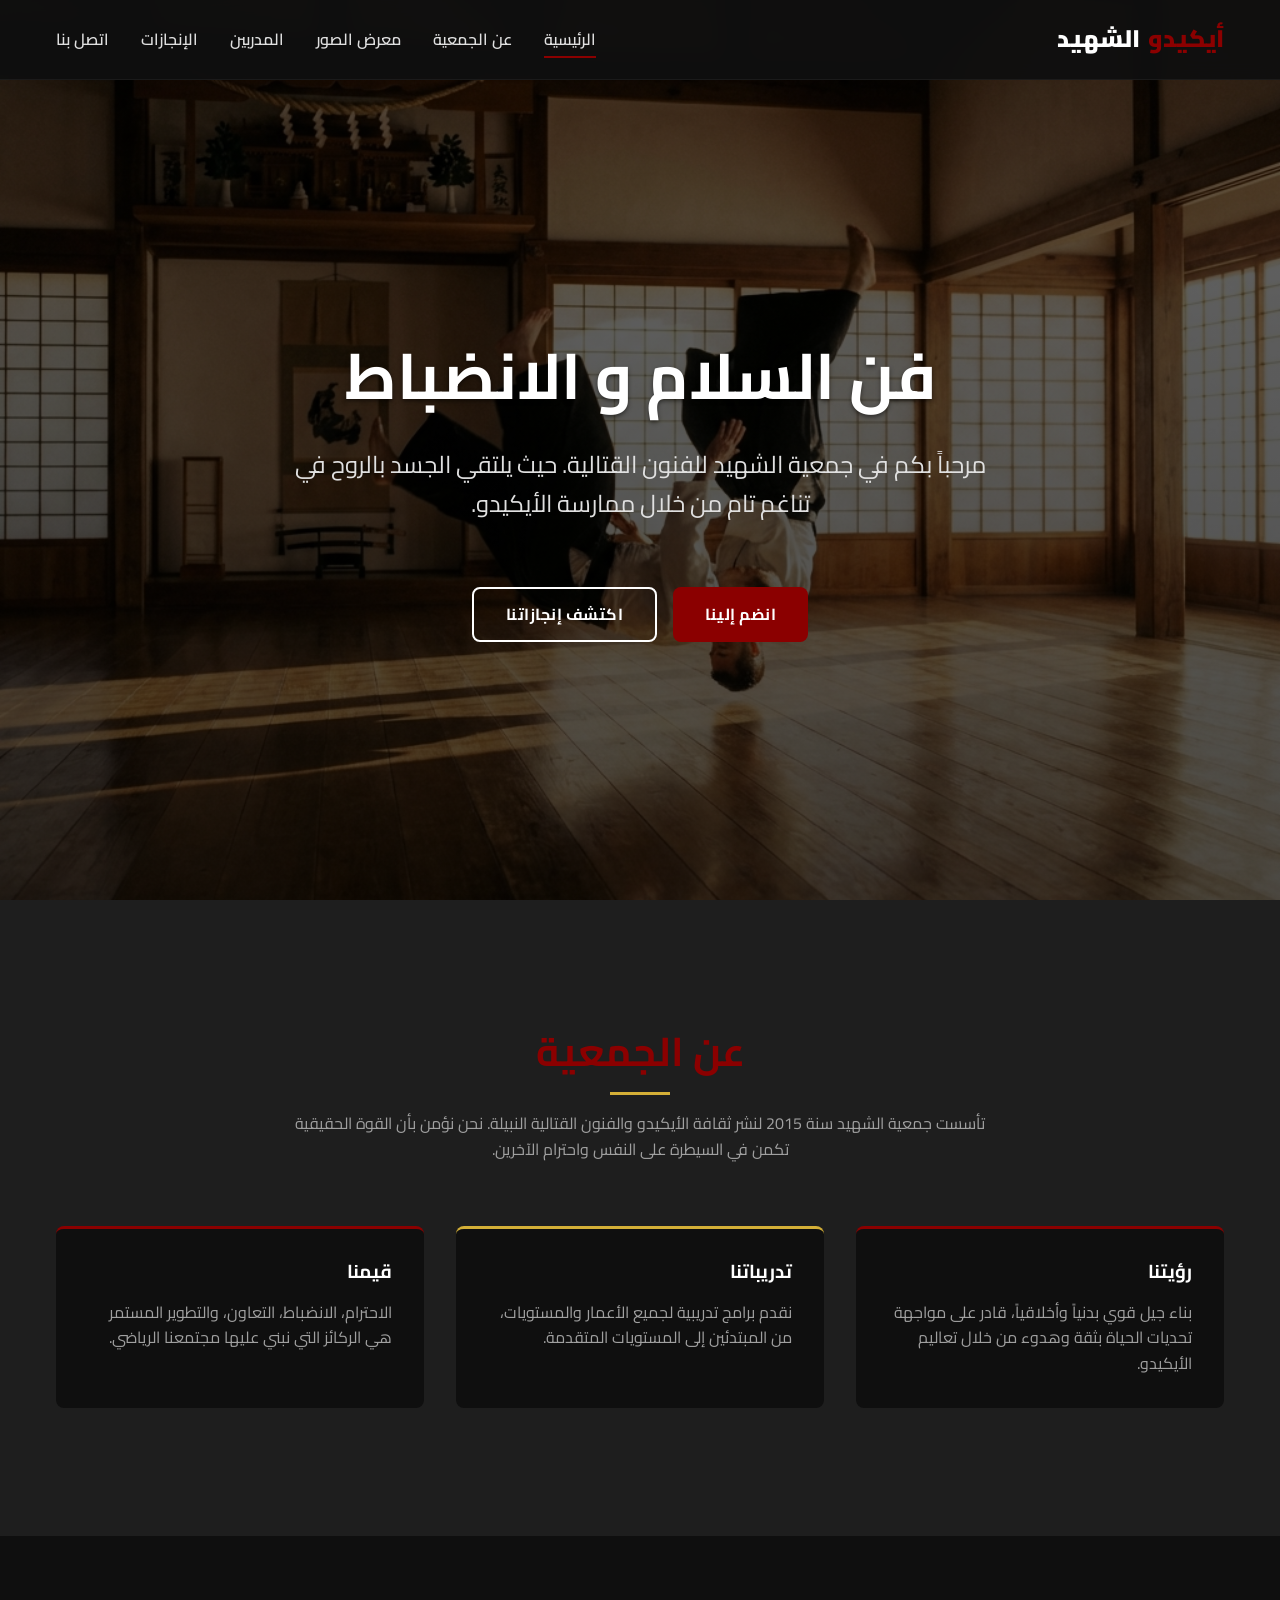
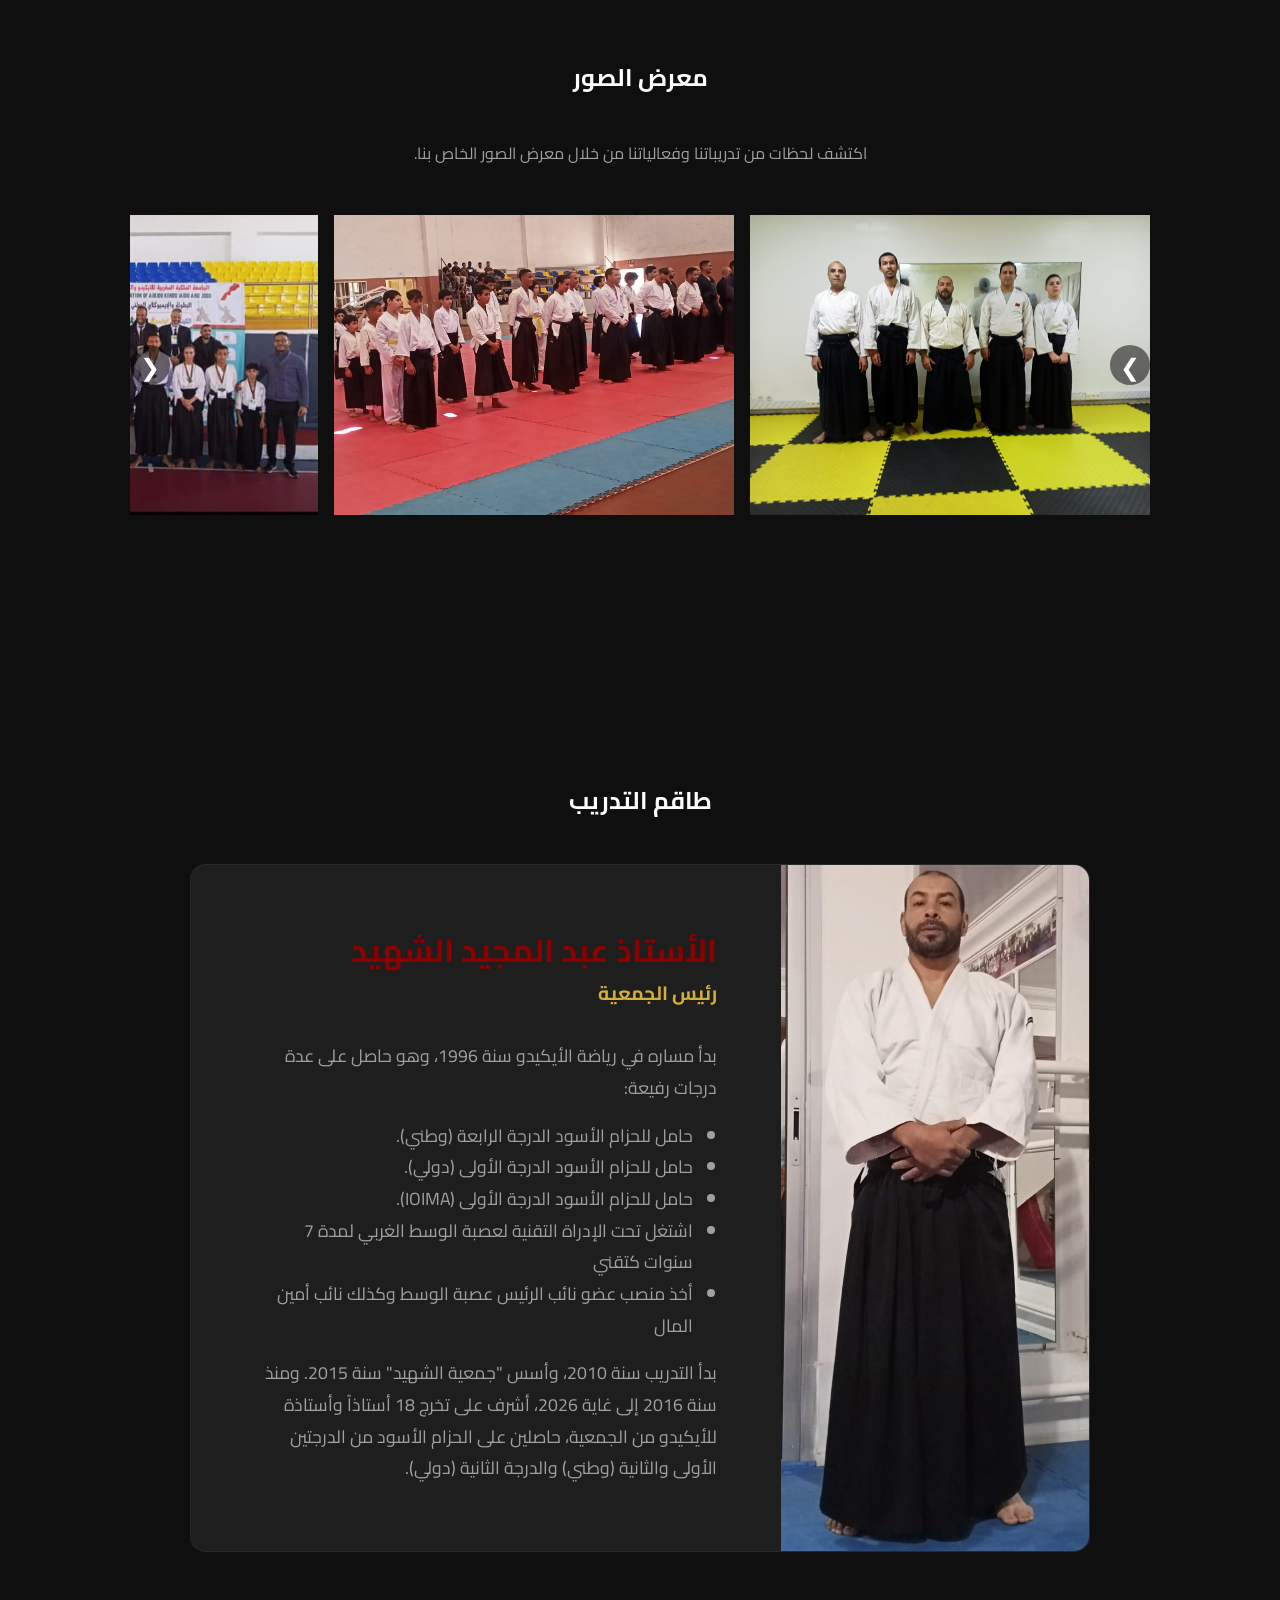
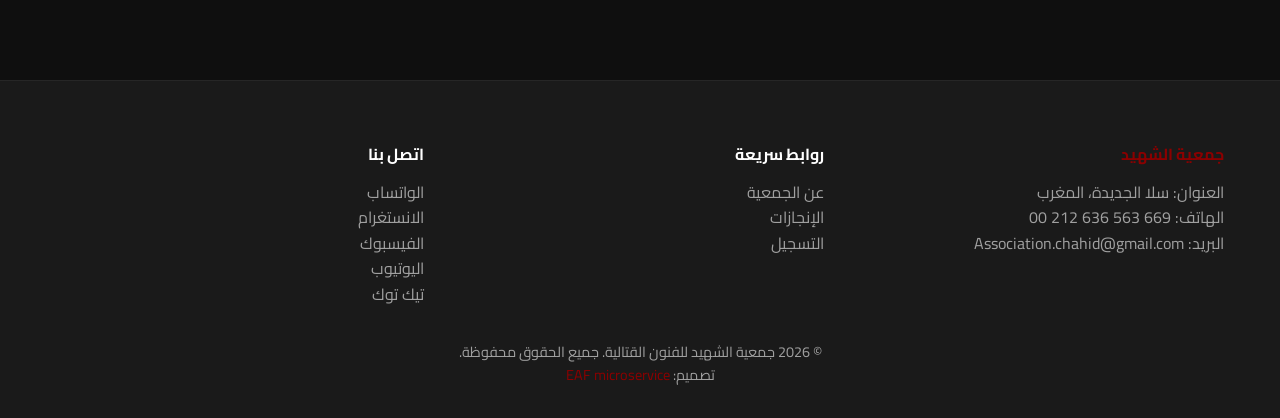
==== commit 269de9c4: "Fix album section" ====
--- a/index.html
+++ b/index.html
@@ -82,8 +82,9 @@
         <div class="container">
             <h2 style="text-align: center; margin-bottom: 3rem;">معرض الصور</h2>
             <p style="text-align: center; color: var(--color-text-muted); margin-bottom: 2rem;">اكتشف لحظات من تدريباتنا وفعالياتنا من خلال معرض الصور الخاص بنا.</p>
-            <div class="album-container">
-                <div class="album-scroll">
+            <div class="album-container" id="album-container">
+                <button class="album-nav-btn" id="prev-btn">&#10094;</button>
+                <div class="album-scroll" id="album-scroll">
                     <img src="static/images/albums/img2026-02-03.jpeg" alt="معرض 1" loading="lazy">
                     <img src="static/images/albums/Image 2026-02-05 at 17.50.34 (1).jpeg" alt="معرض 2" loading="lazy">
                     <img src="static/images/albums/Image 2026-02-05 at 17.50.34 (2).jpeg" alt="معرض 3" loading="lazy">
@@ -93,6 +94,7 @@
                     <img src="static/images/albums/Image 2026-02-05 at 17.50.34.jpeg" alt="معرض 7" loading="lazy">
                     <img src="static/images/albums/Image 2026-02-05 at 17.50.35.jpeg" alt="معرض 8" loading="lazy">
                 </div>
+                <button class="album-nav-btn" id="next-btn">&#10095;</button>
             </div>
         </div>
     </section>
@@ -163,5 +165,6 @@
     </footer>
 
     <script src="static/js/script.js"></script>
+    <script src="static/js/album.js"></script>
 </body>
 </html>
--- a/static/css/album.css
+++ b/static/css/album.css
@@ -1,28 +1,51 @@
 .album-container {
-    width: 80%;
+    width: 90%;
     margin: auto;
     overflow: hidden;
     background-color: var(--color-bg);
     padding: 1rem;
     border-radius: var(--radius-md);
+    position: relative;
 }
 
 .album-scroll {
     display: flex;
     gap: 1rem;
-    animation: scroll 30s linear infinite;
-}
-
-@keyframes scroll {
-    0% {
-        transform: translateX(0);
-    }
-    100% {
-        transform: translateX(-100%);
-    }
+    overflow-x: hidden;
+    scroll-behavior: smooth;
 }
 
 .album-scroll img {
     height: 300px;
     flex-shrink: 0;
 }
+
+.album-nav-btn {
+    position: absolute;
+    top: 50%;
+    transform: translateY(-50%);
+    background-color: rgba(0, 0, 0, 0.5);
+    color: white;
+    border: none;
+    padding: 0.5rem;
+    cursor: pointer;
+    z-index: 1;
+    border-radius: 50%;
+    width: 40px;
+    height: 40px;
+    line-height: 30px;
+    text-align: center;
+    font-size: 1.5rem;
+}
+
+#prev-btn {
+    left: 1rem;
+}
+
+#next-btn {
+    right: 1rem;
+}
+
+.album-nav-btn:hover {
+    background-color: rgba(0, 0, 0, 0.8);
+}
